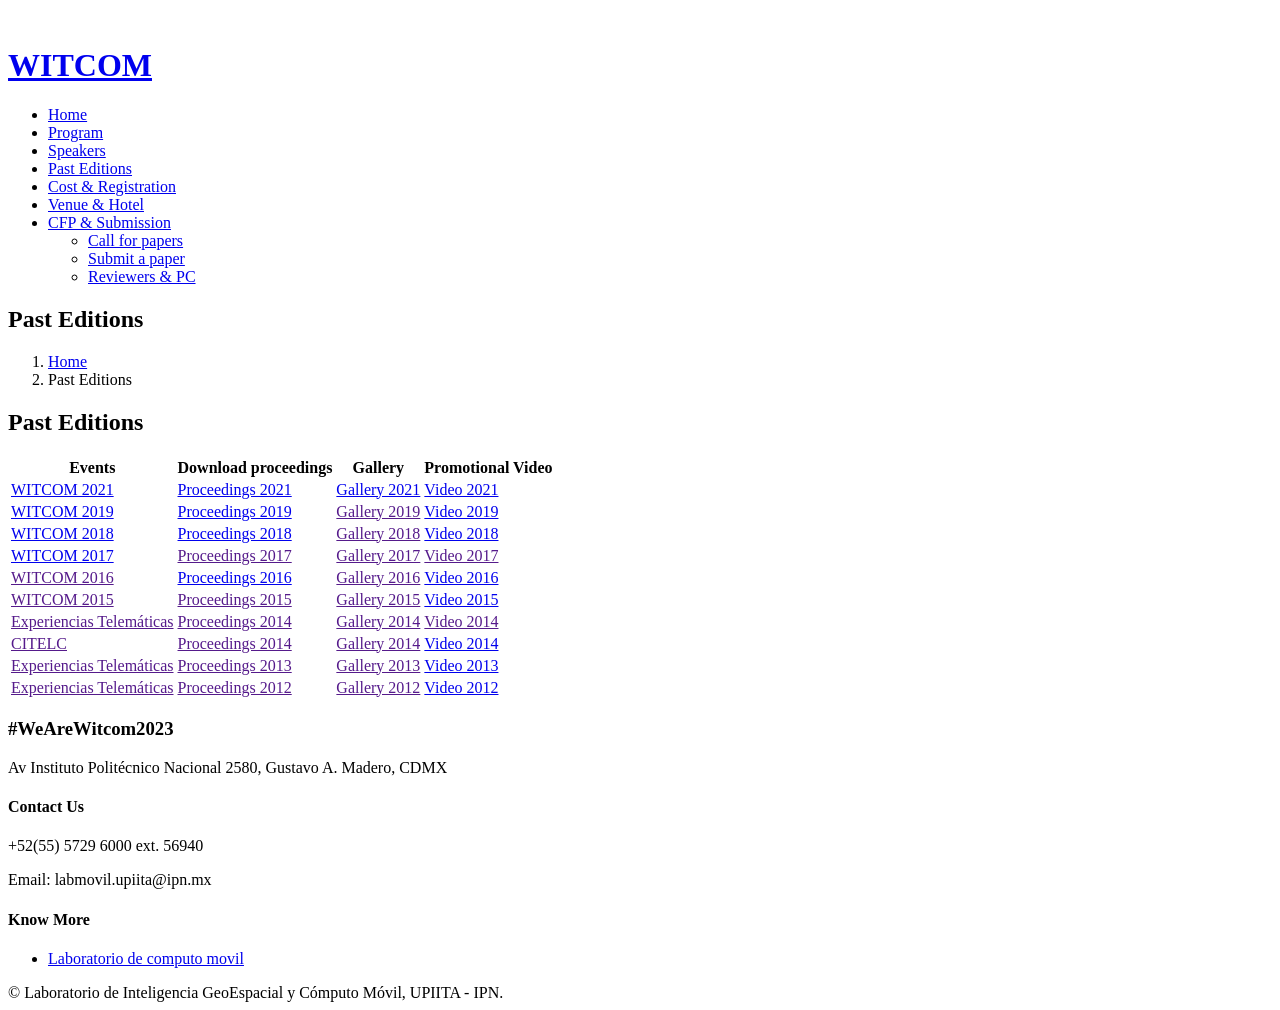
==== index.html @ 5e28131a "Create index.html" ====
<!DOCTYPE html>
<html lang="en">

  <head>
    <meta charset="utf-8">
    <meta content="width=device-width, initial-scale=1.0" name="viewport">
  
    <title>WITCOM 2022</title>
    <meta content="" name="description">
    <meta content="" name="keywords">
  
    <!-- Favicons -->
    <link href="assets/img/core/favicon.png" rel="icon">
    <link href="assets/img/apple-touch-icon.png" rel="apple-touch-icon">
  
    <!-- Google Fonts -->
    <link rel="preconnect" href="https://fonts.googleapis.com">
    <link rel="preconnect" href="https://fonts.gstatic.com" crossorigin>
    <link href="https://fonts.googleapis.com/css2?family=Open+Sans:ital,wght@0,300;0,400;0,500;0,600;0,700;1,300;1,400;1,500;1,600;1,700&family=Poppins:ital,wght@0,300;0,400;0,500;0,600;0,700;1,300;1,400;1,500;1,600;1,700&family=Source+Sans+Pro:ital,wght@0,300;0,400;0,600;0,700;1,300;1,400;1,600;1,700&display=swap" rel="stylesheet">
  
    <!-- Vendor CSS Files -->
    <link href="assets/vendor/bootstrap/css/bootstrap.min.css" rel="stylesheet">
    <link href="assets/vendor/bootstrap-icons/bootstrap-icons.css" rel="stylesheet">
    <link href="assets/vendor/aos/aos.css" rel="stylesheet">
    <link href="assets/vendor/glightbox/css/glightbox.min.css" rel="stylesheet">
    <link href="assets/vendor/swiper/swiper-bundle.min.css" rel="stylesheet">
  
    <!-- Variables CSS Files-->
    <link href="assets/css/variables-orange.css" rel="stylesheet">
  
    <!-- Template Main CSS File -->
    <link href="assets/css/main.css" rel="stylesheet">
  </head>

<body>

  <!-- Header -->
  <header id="header" class="header fixed-top" data-scrollto-offset="0">
    <div class="container-fluid d-flex align-items-center justify-content-between">

      <!--Logo start-->
      <a href="index.html" class="logo d-flex align-items-center scrollto me-auto me-lg-0">
        <img src="assets/img/core/logo3.png" alt="">
        <h1>
          <span>WITCOM</span>
        </h1>
      </a>
      <!--Logo end-->

      <!--Navbar start-->
      <nav id="navbar" class="navbar">
        <ul>
          <li>
            <a class="nav-link scrollto" href="index.html">
              Home
            </a>
          </li>
          <li>
            <a class="nav-link scrollto" href="index.html#program">
              Program
            </a>
          </li>
          <li>
            <a class="nav-link scrollto" href="index.html#team">
              Speakers
            </a>
          </li>
          <li>
            <a class="nav-link scrollto" href="past-editions.html">
              Past Editions
            </a>
          </li>
          <li>
            <a class="nav-link scrollto" href="cost-and-registration.html">
              Cost & Registration
            </a>
          </li>
          <li>
            <a class="nav-link scrollto" href="index.html#venue">
              Venue & Hotel
            </a>
          </li>
          <li class="dropdown">
            <a href="#">
              <span>CFP & Submission</span> <i class="bi bi-chevron-down dropdown-indicator"></i>
            </a>
            
            <ul>
              <li>
                <a class="nav-link scrollto" href="index.html#callpapers">
                  Call for papers
                </a>
              </li>
              <li><a href="https://easychair.org/my/conference?conf=witcom2022">Submit a paper</a></li>
              <li><a href="reviewers-and-pc.html">Reviewers & PC</a></li>
            </ul>

          </li>
        </ul>
        <i class="bi bi-list mobile-nav-toggle d-none"></i>
      </nav>
      <!-- navbar end -->
      <!--
      <a class="btn-getstarted scrollto" href="index.html#about">Boton</a>
      -->
    </div>
  </header>
  <!-- End Header -->

  <main id="main">

    <!-- ======= Breadcrumbs ======= -->
    <div class="breadcrumbs">
      <div class="container">

        <div class="d-flex justify-content-between align-items-center">
          <h2>Past Editions</h2>
          <ol>
            <li><a href="index.html">Home</a></li>
            <li>Past Editions</li>
          </ol>
        </div>

      </div>
    </div><!-- End Breadcrumbs -->

    <!-- ======= Blog Section ======= -->
    <section class="inner-page">
      <div class="container" data-aos="fade-up">

        <div class="section-header">
          <h2>Past Editions</h2>
        </div>

        <table class="table table-hover">
          
          <!--head-->
          <thead>
            <tr>
              <th scope="col">Events</th>
              <th scope="col">Download proceedings</th>
              <th scope="col">Gallery</th>
              <th scope="col">Promotional Video</th>
            </tr>
          </thead>
          
          <tbody>
            <!--witcom 21-->
            <tr>
              <td>
                <a href="/PastEditions/WITCOM21/index.html" target="_blank">
                  WITCOM 2021
                </a>
              </td>
              <td>
                <a href="https://link.springer.com/book/10.1007/978-3-030-89586-0" target="_blank">
                  Proceedings 2021
                </a>
              </td>
              <td>
                <a href="#" target="_blank">
                  Gallery 2021
                </a>
              </td>
              <td>
                <a href="https://www.youtube.com/watch?v=Evtl2cDNSq4" target="_blank">
                  Video 2021
                </a>
              </td>
            </tr>
           
            <!--witcom 19-->
            <tr>
              <td>
                <a href="/PastEditions/WITCOM2019/index.html" target="_blank">
                  WITCOM 2019
                </a>
              </td>
              <td>
                <a href="https://www.springer.com/la/book/9783030037628" target="_blank">
                  Proceedings 2019
                </a>
              </td>
              <td>
                <a href="" target="_blank">
                  Gallery 2019
                </a>
              </td>
              <td>
                <a href="https://www.youtube.com/watch?v=7tdW1-pnaOQ" target="_blank">
                  Video 2019
                </a>
              </td>
            </tr>

            <!--witcom 18-->
            <tr>
              <td>
                <a href="/PastEditions/WITCOM2018/index.html" target="_blank">
                  WITCOM 2018
                </a>
              </td>
              <td>
                <a href="https://www.springer.com/la/book/9783030037628" target="_blank">
                  Proceedings 2018
                </a>
              </td>
              <td>
                <a href="" target="_blank">
                  Gallery 2018
                </a>
              </td>
              <td>
                <a href="https://www.youtube.com/watch?v=YbUVWM9Qu4s" target="_blank">
                  Video 2018
                </a>
              </td>
            </tr>

            <!--witcom 17-->
            <tr>
              <td>
                <a href="/PastEditions/WITCOM2017/index.html" target="_blank">
                  WITCOM 2017
                </a>
              </td>
              <td>
                <a href="" target="_blank">
                  Proceedings 2017
                </a>
              </td>
              <td>
                <a href="" target="_blank">
                  Gallery 2017
                </a>
              </td>
              <td>
                <a href="" target="_blank">
                  Video 2017
                </a>
              </td>
            </tr>

            <!--witcom 16-->
            <tr>
              <td>
                <a href="" target="_blank">
                  WITCOM 2016
                </a>
              </td>
              <td>
                <a href="http://www.rcs.cic.ipn.mx/rcs/2016_127/" target="_blank">
                  Proceedings 2016
                </a>
              </td>
              <td>
                <a href="" target="_blank">
                  Gallery 2016
                </a>
              </td>
              <td>
                <a href="https://www.youtube.com/watch?v=yEnJXL78-R8&amp;t=1s" target="_blank">
                  Video 2016
                </a>
              </td>
            </tr>

            <!--witcom 15-->
            <tr>
              <td>
                <a href="" target="_blank">
                  WITCOM 2015
                </a>
              </td>
              <td>
                <a href="" target="_blank">
                  Proceedings 2015
                </a>
              </td>
              <td>
                <a href="" target="_blank">
                  Gallery 2015
                </a>
              </td>
              <td>
                <a href="https://www.youtube.com/watch?v=axBaESWRHTg" target="_blank">
                  Video 2015
                </a>
              </td>
            </tr>

            <!--experiencias telematicas 2014-->
            <tr>
              <td>
                <a href="" target="_blank">
                  Experiencias Telem&aacute;ticas
                </a>
              </td>
              <td>
                <a href="" target="_blank">
                  Proceedings 2014
                </a>
              </td>
              <td>
                <a href="" target="_blank">
                  Gallery 2014
                </a>
              </td>
              <td>
                <a href="" target="_blank">
                  Video 2014
                </a>
              </td>
            </tr>

            <!--citelc 2014-->
            <tr>
              <td>
                <a href="">
                  CITELC
                </a>
              </td>
              <td>
                <a href="">
                  Proceedings 2014
                </a>
              </td>
              <td>
                <a href="">
                  Gallery 2014
                </a>
              </td>
              <td>
                <a href="https://www.youtube.com/watch?v=GVy4psp3jlo">
                  Video 2014
                </a>
              </td>
            </tr>

            <!--experiencias telematicas 2013-->
            <tr>
              <td>
                <a href="" target="_blank">
                  Experiencias Telem&aacute;ticas
                </a>
              </td>
              <td>
                <a href="" target="_blank">
                  Proceedings 2013
                </a>
              </td>
              <td>
                <a href="" target="_blank">
                  Gallery 2013
                </a>
              </td>
              <td>
                <a href="https://www.youtube.com/watch?v=_GfL5txzvuk" target="_blank">
                  Video 2013
                </a>
              </td>
            </tr>

            <!--experiencias telematicas 2012-->
            <tr>
              <td>
                <a href="" target="_blank">
                  Experiencias Telem&aacute;ticas
                </a>
              </td>
              <td>
                <a href="" target="_blank">
                  Proceedings 2012
                </a>
              </td>
              <td>
                <a href="" target="_blank">
                  Gallery 2012
                </a>
              </td>
              <td>
                <a href="https://www.youtube.com/watch?v=p7qsnbxk4Qk&amp;t=5s" target="_blank">
                  Video 2012
                </a>
              </td>
            </tr>

          </tbody>
        </table>

      </div>
    </section><!-- End Inner Page -->

  </main>
  <!-- End #main -->

  <!-- Footer -->
  <footer id="footer" class="footer">

    <div class="footer-content">
      <div class="container">
        <div class="row">

          <!--Primer columna start-->
          <div class="col-lg-3 col-md-6">
            <div class="footer-info">
              <h3>#WeAreWitcom2023</h3>
              <p>
                Av Instituto Politécnico Nacional 2580, Gustavo A. Madero, CDMX
              </p>
            </div>
          </div>
          <!--Primer columna end-->

          <!--Segunda columna start-->
          <div class="col-lg-3 col-md-6 footer-links">
          </div>
          <!--Segunda columna end-->

          <!--Segunda columna start-->
          <div class="col-lg-3 col-md-6 footer-links">
            <h4>Contact Us</h4>
            <p>
              +52(55) 5729 6000 ext. 56940
            </p>
            <p>
              Email: labmovil.upiita@ipn.mx
            </p>
          </div>
          <!--Segunda columna end-->

          <!--Tercer columna start-->
          <div class="col-lg-3 col-md-6 footer-links">
            <h4>Know More</h4>
            <ul>
              <li><i class="bi bi-chevron-right"></i>
                <a href="https://www.labcomputomovil.upiita.ipn.mx">
                  Laboratorio de computo movil
                </a>
              </li>
            </ul>
          </div>
          <!--Tercer columna end-->

        </div>
      </div>
    </div>

    <div class="footer-legal text-center">
      <div class="container d-flex flex-column flex-lg-row justify-content-center justify-content-lg-between align-items-center">

        <div class="d-flex flex-column align-items-center align-items-lg-start">
          <div class="copyright">
            &#169; Laboratorio de Inteligencia GeoEspacial y Cómputo Móvil, UPIITA - IPN.
          </div>
        </div>

        <div class="social-links order-first order-lg-last mb-3 mb-lg-0">
          <a href="https://www.facebook.com/WITCOMConferences/" class="facebook">
            <i class="bi bi-facebook"></i>
          </a>
          <a href="https://www.instagram.com/witcomconferences/" class="instagram">
            <i class="bi bi-instagram"></i>
          </a>
          <a href="https://twitter.com/upiitawitcom" class="twitter">
            <i class="bi bi-twitter"></i>
          </a>
        </div>

      </div>
    </div>

  </footer>
  <!-- End Footer -->
  

  <a href="#" class="scroll-top d-flex align-items-center justify-content-center"><i class="bi bi-arrow-up-short"></i></a>
  <div id="preloader"></div>
  <!-- Vendor JS Files -->
  <script src="assets/vendor/bootstrap/js/bootstrap.bundle.min.js"></script>
  <script src="assets/vendor/aos/aos.js"></script>
  <script src="assets/vendor/glightbox/js/glightbox.min.js"></script>
  <script src="assets/vendor/isotope-layout/isotope.pkgd.min.js"></script>
  <script src="assets/vendor/swiper/swiper-bundle.min.js"></script>
  <!-- Template Main JS File -->
  <script src="assets/js/main.js"></script>

</body>

</html>
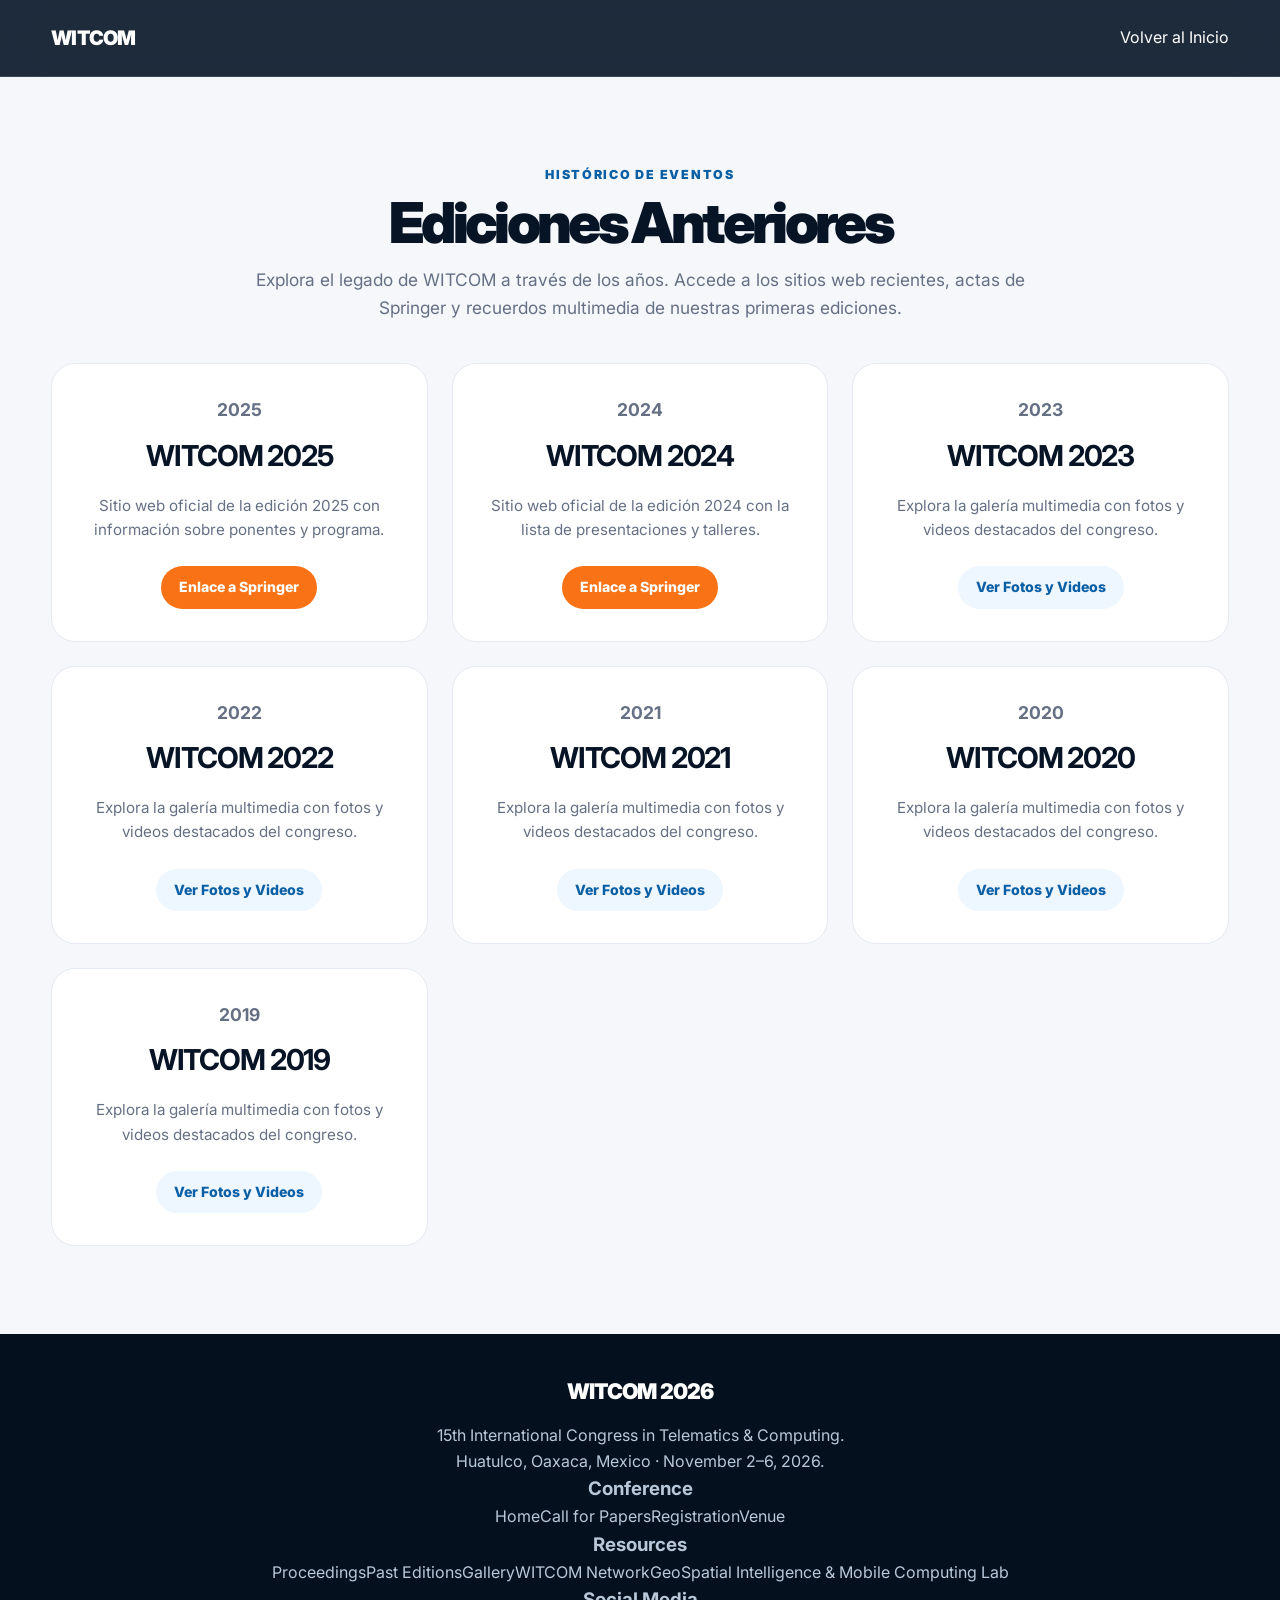
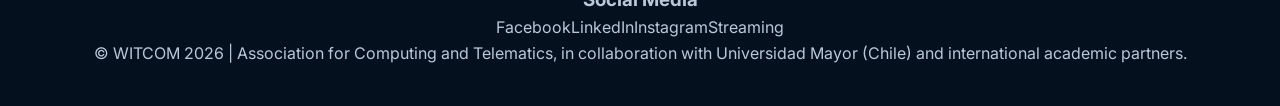
==== commit 6dec91e8: "subo 2020" ====
--- a/index.html
+++ b/index.html
@@ -1,491 +1,256 @@
 
 <!DOCTYPE html>
-<html lang="en">
-
-  <head>
-    <meta charset="utf-8">
-    <meta content="width=device-width, initial-scale=1.0" name="viewport">
-  
-    <title>WITCOM 2022</title>
-    <meta content="" name="description">
-    <meta content="" name="keywords">
-  
-    <!-- Favicons -->
-    <link href="assets/img/core/favicon.png" rel="icon">
-    <link href="assets/img/apple-touch-icon.png" rel="apple-touch-icon">
-  
-    <!-- Google Fonts -->
-    <link rel="preconnect" href="https://fonts.googleapis.com">
-    <link rel="preconnect" href="https://fonts.gstatic.com" crossorigin>
-    <link href="https://fonts.googleapis.com/css2?family=Open+Sans:ital,wght@0,300;0,400;0,500;0,600;0,700;1,300;1,400;1,500;1,600;1,700&family=Poppins:ital,wght@0,300;0,400;0,500;0,600;0,700;1,300;1,400;1,500;1,600;1,700&family=Source+Sans+Pro:ital,wght@0,300;0,400;0,600;0,700;1,300;1,400;1,600;1,700&display=swap" rel="stylesheet">
-  
-    <!-- Vendor CSS Files -->
-    <link href="assets/vendor/bootstrap/css/bootstrap.min.css" rel="stylesheet">
-    <link href="assets/vendor/bootstrap-icons/bootstrap-icons.css" rel="stylesheet">
-    <link href="assets/vendor/aos/aos.css" rel="stylesheet">
-    <link href="assets/vendor/glightbox/css/glightbox.min.css" rel="stylesheet">
-    <link href="assets/vendor/swiper/swiper-bundle.min.css" rel="stylesheet">
-  
-    <!-- Variables CSS Files-->
-    <link href="assets/css/variables-orange.css" rel="stylesheet">
-  
-    <!-- Template Main CSS File -->
-    <link href="assets/css/main.css" rel="stylesheet">
-  </head>
-
+<html lang="es">
+<head>
+  <meta charset="UTF-8" />
+  <meta name="viewport" content="width=device-width, initial-scale=1.0" />
+  <meta name="description" content="Histórico de sitios web de WITCOM." />
+  <title>WITCOM | Histórico de Ediciones si </title>
+  <link rel="preconnect" href="https://fonts.googleapis.com">
+  <link rel="preconnect" href="https://fonts.gstatic.com" crossorigin>
+  <link href="https://fonts.googleapis.com/css2?family=Inter:wght@400;500;600;700;800;900&display=swap" rel="stylesheet">
+  <style>
+    :root {
+      --navy: #061426;
+      --blue: #0B5FA5;
+      --green: #22A447;
+      --orange: #F97316;
+      --cyan: #47B5FF;
+      --ice: #EEF6FF;
+      --gray: #F5F7FA;
+      --line: #E5EAF0;
+      --text: #1F2937;
+      --muted: #667085;
+      --white: #fff;
+      --radius: 28px
+    }
+
+    * { box-sizing: border-box; margin: 0; padding: 0 }
+    html { scroll-behavior: smooth }
+    body { font-family: Inter, sans-serif; color: var(--text); background: var(--gray); line-height: 1.6 }
+    a { text-decoration: none; color: inherit }
+    
+    .container { width: min(1220px, 92%); margin: auto }
+    
+    header {
+      position: sticky; top: 0; z-index: 100; background: rgba(6, 20, 38, .9);
+      backdrop-filter: blur(18px); border-bottom: 1px solid rgba(255, 255, 255, .12)
+    }
+    .nav { height: 76px; display: flex; align-items: center; justify-content: space-between; gap: 24px; color: #fff }
+    .brand { display: flex; align-items: center; gap: 12px; font-weight: 900; letter-spacing: -.04em; font-size: 1.25rem }
+    
+    .section { padding: 88px 0 }
+    .section-head { margin-bottom: 42px; text-align: center; }
+    .section-kicker { color: var(--blue); font-weight: 900; letter-spacing: .14em; text-transform: uppercase; font-size: .78rem; margin-bottom: 10px; display: block; }
+    h2 { font-size: clamp(2rem, 4.4vw, 3.7rem); line-height: .98; color: var(--navy); letter-spacing: -.065em; font-weight: 900; margin-bottom: 16px; }
+    .lead { max-width: 800px; color: var(--muted); font-size: 1.08rem; margin: 0 auto; }
+
+    .edition-grid { display: grid; grid-template-columns: repeat(auto-fit, minmax(280px, 1fr)); gap: 24px; }
+    
+    /* Box card link */
+    .edition-card {
+      display: flex;
+      flex-direction: column;
+      background: #fff;
+      border: 1px solid var(--line);
+      border-radius: 24px;
+      padding: 32px 24px;
+      min-height: 200px;
+      transition: .3s;
+      cursor: pointer;
+      position: relative;
+      overflow: hidden;
+      text-align: center;
+    }
+    .edition-card:hover {
+      transform: translateY(-6px);
+      box-shadow: 0 20px 40px rgba(6, 20, 38, .08);
+      border-color: var(--blue);
+    }
+    .edition-card:hover h3 {
+      color: var(--blue);
+    }
+    .edition-year {
+      font-size: 1.1rem;
+      color: var(--muted);
+      font-weight: 700;
+      margin-bottom: 8px;
+    }
+    .edition-card h3 {
+      color: var(--navy);
+      font-size: 1.8rem;
+      margin-bottom: 15px;
+      letter-spacing: -.04em;
+      transition: color 0.2s;
+    }
+    .edition-desc {
+      color: var(--muted);
+      font-size: 0.95rem;
+      margin-bottom: 24px;
+      flex-grow: 1;
+    }
+    
+    .edition-links { display: flex; justify-content: center; flex-wrap: wrap; gap: 10px; position: relative; z-index: 10; }
+    .edition-links a {
+      padding: 10px 18px;
+      background: var(--ice);
+      color: var(--blue);
+      border-radius: 999px;
+      font-size: .88rem;
+      font-weight: 800;
+      transition: background 0.2s, color 0.2s;
+    }
+    .edition-links a:hover {
+      background: var(--blue);
+      color: #fff;
+    }
+    .edition-links a.springer-btn {
+      background: var(--orange);
+      color: #fff;
+    }
+    .edition-links a.springer-btn:hover {
+      background: #e66000;
+    }
+    
+    /* Utility to make the whole card clickable without interfering with the button */
+    .card-link {
+      position: absolute;
+      top: 0; left: 0; right: 0; bottom: 0;
+      z-index: 1;
+    }
+
+    footer { background: #04101E; color: #B9C8D8; padding: 40px 0; text-align: center; }
+    .footer-brand { font-size: 1.35rem; font-weight: 900; color: #fff; letter-spacing: -.04em; margin-bottom: 14px }
+
+  </style>
+</head>
 <body>
 
-  <!-- Header -->
-  <header id="header" class="header fixed-top" data-scrollto-offset="0">
-    <div class="container-fluid d-flex align-items-center justify-content-between">
-
-      <!--Logo start-->
-      <a href="index.html" class="logo d-flex align-items-center scrollto me-auto me-lg-0">
-        <img src="assets/img/core/logo3.png" alt="">
-        <h1>
-          <span>WITCOM</span>
-        </h1>
-      </a>
-      <!--Logo end-->
-
-      <!--Navbar start-->
-      <nav id="navbar" class="navbar">
-        <ul>
-          <li>
-            <a class="nav-link scrollto" href="index.html">
-              Home
-            </a>
-          </li>
-          <li>
-            <a class="nav-link scrollto" href="index.html#program">
-              Program
-            </a>
-          </li>
-          <li>
-            <a class="nav-link scrollto" href="index.html#team">
-              Speakers
-            </a>
-          </li>
-          <li>
-            <a class="nav-link scrollto" href="past-editions.html">
-              Past Editions
-            </a>
-          </li>
-          <li>
-            <a class="nav-link scrollto" href="cost-and-registration.html">
-              Cost & Registration
-            </a>
-          </li>
-          <li>
-            <a class="nav-link scrollto" href="index.html#venue">
-              Venue & Hotel
-            </a>
-          </li>
-          <li class="dropdown">
-            <a href="#">
-              <span>CFP & Submission</span> <i class="bi bi-chevron-down dropdown-indicator"></i>
-            </a>
-            
-            <ul>
-              <li>
-                <a class="nav-link scrollto" href="index.html#callpapers">
-                  Call for papers
-                </a>
-              </li>
-              <li><a href="https://easychair.org/my/conference?conf=witcom2022">Submit a paper</a></li>
-              <li><a href="reviewers-and-pc.html">Reviewers & PC</a></li>
-            </ul>
-
-          </li>
-        </ul>
-        <i class="bi bi-list mobile-nav-toggle d-none"></i>
-      </nav>
-      <!-- navbar end -->
-      <!--
-      <a class="btn-getstarted scrollto" href="index.html#about">Boton</a>
-      -->
+  <header>
+    <div class="container nav">
+      <div class="brand">WITCOM</div>
+      <div class="menu">
+        <a href="index.html">Volver al Inicio</a>
+      </div>
     </div>
   </header>
-  <!-- End Header -->
-
-  <main id="main">
-
-    <!-- ======= Breadcrumbs ======= -->
-    <div class="breadcrumbs">
-      <div class="container">
-
-        <div class="d-flex justify-content-between align-items-center">
-          <h2>Past Editions</h2>
-          <ol>
-            <li><a href="index.html">Home</a></li>
-            <li>Past Editions</li>
-          </ol>
-        </div>
-
-      </div>
-    </div><!-- End Breadcrumbs -->
-
-    <!-- ======= Blog Section ======= -->
-    <section class="inner-page">
-      <div class="container" data-aos="fade-up">
-
-        <div class="section-header">
-          <h2>Past Editions</h2>
-        </div>
-
-        <table class="table table-hover">
-          
-          <!--head-->
-          <thead>
-            <tr>
-              <th scope="col">Events</th>
-              <th scope="col">Download proceedings</th>
-              <th scope="col">Gallery</th>
-              <th scope="col">Promotional Video</th>
-            </tr>
-          </thead>
-          
-          <tbody>
-            <!--witcom 21-->
-            <tr>
-              <td>
-                <a href="/PastEditions/WITCOM21/index.html" target="_blank">
-                  WITCOM 2021
-                </a>
-              </td>
-              <td>
-                <a href="https://link.springer.com/book/10.1007/978-3-030-89586-0" target="_blank">
-                  Proceedings 2021
-                </a>
-              </td>
-              <td>
-                <a href="#" target="_blank">
-                  Gallery 2021
-                </a>
-              </td>
-              <td>
-                <a href="https://www.youtube.com/watch?v=Evtl2cDNSq4" target="_blank">
-                  Video 2021
-                </a>
-              </td>
-            </tr>
-           
-            <!--witcom 19-->
-            <tr>
-              <td>
-                <a href="/PastEditions/WITCOM2019/index.html" target="_blank">
-                  WITCOM 2019
-                </a>
-              </td>
-              <td>
-                <a href="https://www.springer.com/la/book/9783030037628" target="_blank">
-                  Proceedings 2019
-                </a>
-              </td>
-              <td>
-                <a href="" target="_blank">
-                  Gallery 2019
-                </a>
-              </td>
-              <td>
-                <a href="https://www.youtube.com/watch?v=7tdW1-pnaOQ" target="_blank">
-                  Video 2019
-                </a>
-              </td>
-            </tr>
-
-            <!--witcom 18-->
-            <tr>
-              <td>
-                <a href="/PastEditions/WITCOM2018/index.html" target="_blank">
-                  WITCOM 2018
-                </a>
-              </td>
-              <td>
-                <a href="https://www.springer.com/la/book/9783030037628" target="_blank">
-                  Proceedings 2018
-                </a>
-              </td>
-              <td>
-                <a href="" target="_blank">
-                  Gallery 2018
-                </a>
-              </td>
-              <td>
-                <a href="https://www.youtube.com/watch?v=YbUVWM9Qu4s" target="_blank">
-                  Video 2018
-                </a>
-              </td>
-            </tr>
-
-            <!--witcom 17-->
-            <tr>
-              <td>
-                <a href="/PastEditions/WITCOM2017/index.html" target="_blank">
-                  WITCOM 2017
-                </a>
-              </td>
-              <td>
-                <a href="" target="_blank">
-                  Proceedings 2017
-                </a>
-              </td>
-              <td>
-                <a href="" target="_blank">
-                  Gallery 2017
-                </a>
-              </td>
-              <td>
-                <a href="" target="_blank">
-                  Video 2017
-                </a>
-              </td>
-            </tr>
-
-            <!--witcom 16-->
-            <tr>
-              <td>
-                <a href="" target="_blank">
-                  WITCOM 2016
-                </a>
-              </td>
-              <td>
-                <a href="http://www.rcs.cic.ipn.mx/rcs/2016_127/" target="_blank">
-                  Proceedings 2016
-                </a>
-              </td>
-              <td>
-                <a href="" target="_blank">
-                  Gallery 2016
-                </a>
-              </td>
-              <td>
-                <a href="https://www.youtube.com/watch?v=yEnJXL78-R8&amp;t=1s" target="_blank">
-                  Video 2016
-                </a>
-              </td>
-            </tr>
-
-            <!--witcom 15-->
-            <tr>
-              <td>
-                <a href="" target="_blank">
-                  WITCOM 2015
-                </a>
-              </td>
-              <td>
-                <a href="" target="_blank">
-                  Proceedings 2015
-                </a>
-              </td>
-              <td>
-                <a href="" target="_blank">
-                  Gallery 2015
-                </a>
-              </td>
-              <td>
-                <a href="https://www.youtube.com/watch?v=axBaESWRHTg" target="_blank">
-                  Video 2015
-                </a>
-              </td>
-            </tr>
-
-            <!--experiencias telematicas 2014-->
-            <tr>
-              <td>
-                <a href="" target="_blank">
-                  Experiencias Telem&aacute;ticas
-                </a>
-              </td>
-              <td>
-                <a href="" target="_blank">
-                  Proceedings 2014
-                </a>
-              </td>
-              <td>
-                <a href="" target="_blank">
-                  Gallery 2014
-                </a>
-              </td>
-              <td>
-                <a href="" target="_blank">
-                  Video 2014
-                </a>
-              </td>
-            </tr>
-
-            <!--citelc 2014-->
-            <tr>
-              <td>
-                <a href="">
-                  CITELC
-                </a>
-              </td>
-              <td>
-                <a href="">
-                  Proceedings 2014
-                </a>
-              </td>
-              <td>
-                <a href="">
-                  Gallery 2014
-                </a>
-              </td>
-              <td>
-                <a href="https://www.youtube.com/watch?v=GVy4psp3jlo">
-                  Video 2014
-                </a>
-              </td>
-            </tr>
-
-            <!--experiencias telematicas 2013-->
-            <tr>
-              <td>
-                <a href="" target="_blank">
-                  Experiencias Telem&aacute;ticas
-                </a>
-              </td>
-              <td>
-                <a href="" target="_blank">
-                  Proceedings 2013
-                </a>
-              </td>
-              <td>
-                <a href="" target="_blank">
-                  Gallery 2013
-                </a>
-              </td>
-              <td>
-                <a href="https://www.youtube.com/watch?v=_GfL5txzvuk" target="_blank">
-                  Video 2013
-                </a>
-              </td>
-            </tr>
-
-            <!--experiencias telematicas 2012-->
-            <tr>
-              <td>
-                <a href="" target="_blank">
-                  Experiencias Telem&aacute;ticas
-                </a>
-              </td>
-              <td>
-                <a href="" target="_blank">
-                  Proceedings 2012
-                </a>
-              </td>
-              <td>
-                <a href="" target="_blank">
-                  Gallery 2012
-                </a>
-              </td>
-              <td>
-                <a href="https://www.youtube.com/watch?v=p7qsnbxk4Qk&amp;t=5s" target="_blank">
-                  Video 2012
-                </a>
-              </td>
-            </tr>
-
-          </tbody>
-        </table>
-
-      </div>
-    </section><!-- End Inner Page -->
-
-  </main>
-  <!-- End #main -->
-
-  <!-- Footer -->
-  <footer id="footer" class="footer">
-
-    <div class="footer-content">
-      <div class="container">
-        <div class="row">
-
-          <!--Primer columna start-->
-          <div class="col-lg-3 col-md-6">
-            <div class="footer-info">
-              <h3>#WeAreWitcom2023</h3>
-              <p>
-                Av Instituto Politécnico Nacional 2580, Gustavo A. Madero, CDMX
-              </p>
-            </div>
-          </div>
-          <!--Primer columna end-->
-
-          <!--Segunda columna start-->
-          <div class="col-lg-3 col-md-6 footer-links">
-          </div>
-          <!--Segunda columna end-->
-
-          <!--Segunda columna start-->
-          <div class="col-lg-3 col-md-6 footer-links">
-            <h4>Contact Us</h4>
-            <p>
-              +52(55) 5729 6000 ext. 56940
-            </p>
-            <p>
-              Email: labmovil.upiita@ipn.mx
-            </p>
-          </div>
-          <!--Segunda columna end-->
-
-          <!--Tercer columna start-->
-          <div class="col-lg-3 col-md-6 footer-links">
-            <h4>Know More</h4>
-            <ul>
-              <li><i class="bi bi-chevron-right"></i>
-                <a href="https://www.labcomputomovil.upiita.ipn.mx">
-                  Laboratorio de computo movil
-                </a>
-              </li>
-            </ul>
-          </div>
-          <!--Tercer columna end-->
-
-        </div>
+
+  <section class="section">
+    <div class="container">
+      <div class="section-head">
+        <span class="section-kicker">Histórico de Eventos</span>
+        <h2>Ediciones Anteriores</h2>
+        <p class="lead">Explora el legado de WITCOM a través de los años. Accede a los sitios web recientes, actas de Springer y recuerdos multimedia de nuestras primeras ediciones.</p>
+      </div>
+
+      <div class="edition-grid">
+        
+        <!-- 2025 -->
+        <div class="edition-card">
+          <a href="https://witcom2025.com" class="card-link" target="_blank" title="Ir al sitio de 2025"></a>
+          <div class="edition-year">2025</div>
+          <h3>WITCOM 2025</h3>
+          <p class="edition-desc">Sitio web oficial de la edición 2025 con información sobre ponentes y programa.</p>
+          <div class="edition-links">
+            <a href="https://link.springer.com/conference/witcom2025" class="springer-btn" target="_blank">Enlace a Springer</a>
+          </div>
+        </div>
+
+        <!-- 2024 -->
+        <div class="edition-card">
+          <a href="https://witcom2024.com" class="card-link" target="_blank" title="Ir al sitio de 2024"></a>
+          <div class="edition-year">2024</div>
+          <h3>WITCOM 2024</h3>
+          <p class="edition-desc">Sitio web oficial de la edición 2024 con la lista de presentaciones y talleres.</p>
+          <div class="edition-links">
+            <a href="https://link.springer.com/conference/witcom2024" class="springer-btn" target="_blank">Enlace a Springer</a>
+          </div>
+        </div>
+
+        <!-- 2023 -->
+        <div class="edition-card">
+          <a href="https://witcom.com/galeria/2023" class="card-link" target="_blank" title="Ver videos y fotos 2023"></a>
+          <div class="edition-year">2023</div>
+          <h3>WITCOM 2023</h3>
+          <p class="edition-desc">Explora la galería multimedia con fotos y videos destacados del congreso.</p>
+          <div class="edition-links">
+            <a href="https://witcom.com/galeria/2023" target="_blank">Ver Fotos y Videos</a>
+          </div>
+        </div>
+
+        <!-- 2022 -->
+        <div class="edition-card">
+          <a href="https://witcom.com/galeria/2022" class="card-link" target="_blank" title="Ver videos y fotos 2022"></a>
+          <div class="edition-year">2022</div>
+          <h3>WITCOM 2022</h3>
+          <p class="edition-desc">Explora la galería multimedia con fotos y videos destacados del congreso.</p>
+          <div class="edition-links">
+            <a href="https://witcom.com/galeria/2022" target="_blank">Ver Fotos y Videos</a>
+          </div>
+        </div>
+
+        <!-- 2021 -->
+        <div class="edition-card">
+          <a href="https://witcom.com/galeria/2021" class="card-link" target="_blank" title="Ver videos y fotos 2021"></a>
+          <div class="edition-year">2021</div>
+          <h3>WITCOM 2021</h3>
+          <p class="edition-desc">Explora la galería multimedia con fotos y videos destacados del congreso.</p>
+          <div class="edition-links">
+            <a href="https://witcom.com/galeria/2021" target="_blank">Ver Fotos y Videos</a>
+          </div>
+        </div>
+
+        <!-- 2020 -->
+        <div class="edition-card">
+          <a href="https://witcom.com/galeria/2020" class="card-link" target="_blank" title="Ver videos y fotos 2020"></a>
+          <div class="edition-year">2020</div>
+          <h3>WITCOM 2020</h3>
+          <p class="edition-desc">Explora la galería multimedia con fotos y videos destacados del congreso.</p>
+          <div class="edition-links">
+            <a href="https://witcom.com/galeria/2020" target="_blank">Ver Fotos y Videos</a>
+          </div>
+        </div>
+
+        <!-- 2019 -->
+        <div class="edition-card">
+          <a href="https://witcom.com/galeria/2019" class="card-link" target="_blank" title="Ver videos y fotos 2019"></a>
+          <div class="edition-year">2019</div>
+          <h3>WITCOM 2019</h3>
+          <p class="edition-desc">Explora la galería multimedia con fotos y videos destacados del congreso.</p>
+          <div class="edition-links">
+            <a href="https://witcom.com/galeria/2019" target="_blank">Ver Fotos y Videos</a>
+          </div>
+        </div>
+
       </div>
     </div>
-
-    <div class="footer-legal text-center">
-      <div class="container d-flex flex-column flex-lg-row justify-content-center justify-content-lg-between align-items-center">
-
-        <div class="d-flex flex-column align-items-center align-items-lg-start">
-          <div class="copyright">
-            &#169; Laboratorio de Inteligencia GeoEspacial y Cómputo Móvil, UPIITA - IPN.
-          </div>
-        </div>
-
-        <div class="social-links order-first order-lg-last mb-3 mb-lg-0">
-          <a href="https://www.facebook.com/WITCOMConferences/" class="facebook">
-            <i class="bi bi-facebook"></i>
-          </a>
-          <a href="https://www.instagram.com/witcomconferences/" class="instagram">
-            <i class="bi bi-instagram"></i>
-          </a>
-          <a href="https://twitter.com/upiitawitcom" class="twitter">
-            <i class="bi bi-twitter"></i>
-          </a>
-        </div>
-
-      </div>
+  </section>
+
+   <footer>
+    <div class="container">
+      <div class="footer-grid">
+        <div>
+          <div class="footer-brand">WITCOM 2026</div>
+          <p>15th International Congress in Telematics & Computing.</p>
+          <p>Huatulco, Oaxaca, Mexico · November 2–6, 2026.</p>
+        </div>
+        <div>
+          <h3>Conference</h3><a href="#home">Home</a><a href="#cfp">Call for Papers</a><a
+            href="#registration">Registration</a><a href="#venue">Venue</a>
+        </div>
+        <div>
+          <h3>Resources</h3><a href="#past">Proceedings</a><a href="#past">Past Editions</a><a
+            href="#gallery">Gallery</a><a href="#network">WITCOM Network</a><a href="#">GeoSpatial Intelligence & Mobile
+            Computing Lab</a>
+        </div>
+        <div>
+          <h3>Social Media</h3><a href="#">Facebook</a><a href="#">LinkedIn</a><a href="#">Instagram</a><a
+            href="#program">Streaming</a>
+        </div>
+      </div>
+      <div class="copyright">© WITCOM 2026 |  Association for Computing and Telematics, in collaboration with Universidad Mayor (Chile) and international academic partners.</div>
     </div>
-
   </footer>
-  <!-- End Footer -->
-  
-
-  <a href="#" class="scroll-top d-flex align-items-center justify-content-center"><i class="bi bi-arrow-up-short"></i></a>
-  <div id="preloader"></div>
-  <!-- Vendor JS Files -->
-  <script src="assets/vendor/bootstrap/js/bootstrap.bundle.min.js"></script>
-  <script src="assets/vendor/aos/aos.js"></script>
-  <script src="assets/vendor/glightbox/js/glightbox.min.js"></script>
-  <script src="assets/vendor/isotope-layout/isotope.pkgd.min.js"></script>
-  <script src="assets/vendor/swiper/swiper-bundle.min.js"></script>
-  <!-- Template Main JS File -->
-  <script src="assets/js/main.js"></script>
 
 </body>
-
-</html>
+</html>
